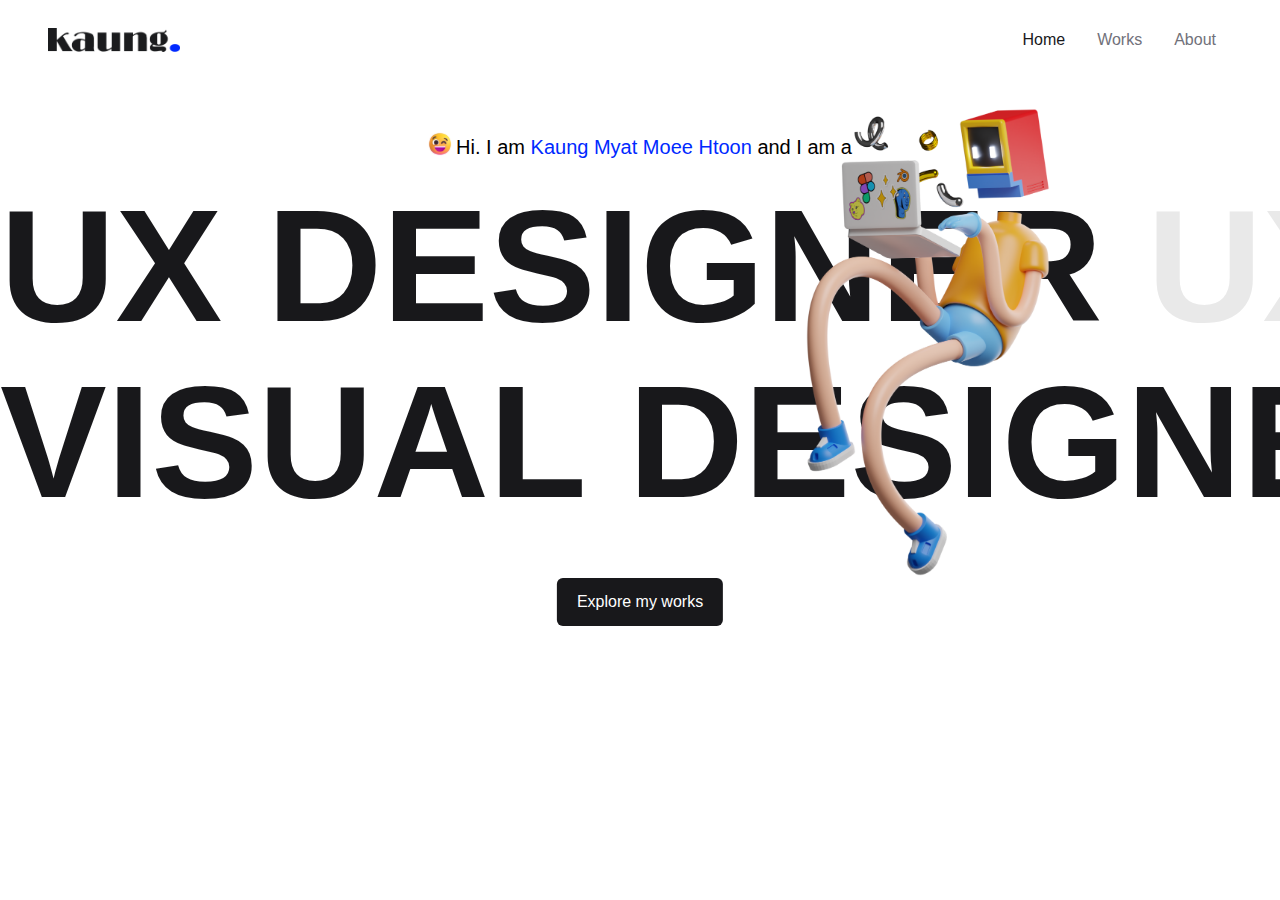
==== index.html @ 0b2bb35f "thumb test 3" ====
<html lang="en">
<head>
    <meta charset="UTF-8">
    <meta http-equiv="X-UA-Compatible" content="IE=edge">
    <meta name="viewport" content="width=device-width, initial-scale=1.0">
    <meta property='og:title' content='Kaung - UX Designer and Visual Designer'/>
<meta property='og:image' content='https://i.ibb.co/dMcpBDx/thumb.png'/>
<meta property='og:description' content='The enthusiastic, passionate and talented designer'/>
<meta property='og:url' content='kaung.me'/>
<meta property='og:image:width' content='1200' />
<meta property='og:image:height' content='627' />
<!-- TYPE BELOW IS PROBABLY: 'website' or 'article' or look on https://ogp.me/#types -->
<meta property="og:type" content='website'/>
    <title>Kaung - UX Designer and Visual Designer</title>
    <link rel="stylesheet" href="style.css">
    <link rel="icon" type="image/x-icon" href="./img/favicon.ico">
    <link rel="stylesheet" href="../tailwind.config.js">
    <link href="https://fonts.cdnfonts.com/css/sf-pro-display" rel="stylesheet">
    <style>
      body{
        font-family: 'SF Pro Display', sans-serif;
        position: absolute;
        margin: 0px;
        /* overflow: hidden; */
        top: 0px;
        bottom: 0px;
        width: 100%;
      }

      /* @media only screen and (max-width: 380px) {
      body {
        background-color: lightblue;
        }
      img{
        display: hidden;
        }
      } */

      /* .headline{
        position: relative;
        width: 100vw;
        max-width: 100%;
        overflow: hidden;
      }

      #marqux{
        position: absolute;
        white-space: nowrap;
        will-change: transform;
        animation: marqux 32s linear infinite;
        overflow-x: hidden;
      }

      @keyframes marqux {
        from { transform: translateX(-50%); }
        to { transform: translateX(0); }

      }

      #marqvd{
        position: absolute;
        white-space: nowrap;
        will-change: transform;
        animation: marqvd 32s linear infinite;
        overflow-x: hidden;
      }

      @keyframes marqvd {
        from { transform: translateX(0); }
        to { transform: translateX(-50%); }

      } */

    </style>
</head>
<body class="">
  <div class="relative h-fit">
    <div class="">
<!--Navbar-->
<nav class="px-2 bg-white border-zinc-200 ">
    <div class="container flex flex-wrap items-center justify-between mx-auto pt-3">
      <a href="./index.html" class="flex items-center ml-3 md:ml-10 lg:ml-10"><!--logo-->
          <img src="./img/Logo.png" class="h-4 mr-3 lg:h-6 md:h-6 sm:h-6" alt="" />
      </a>
      <button id="nav-btn" data-collapse-toggle="navbar-default" type="button" class="inline-flex items-center p-2 ml-3 text-sm text-zinc-500 rounded-lg md:hidden hover:bg-zinc-100 focus:outline-none focus:ring-2 focus:ring-zinc-200" aria-controls="navbar-dropdown" aria-expanded="false">
        <span class="sr-only">Open main menu</span>
        <svg class="w-6 h-6" aria-hidden="true" fill="currentColor" viewBox="0 0 20 20" xmlns="http://www.w3.org/2000/svg"><path fill-rule="evenodd" d="M3 5a1 1 0 011-1h12a1 1 0 110 2H4a1 1 0 01-1-1zM3 10a1 1 0 011-1h12a1 1 0 110 2H4a1 1 0 01-1-1zM3 15a1 1 0 011-1h12a1 1 0 110 2H4a1 1 0 01-1-1z" clip-rule="evenodd"></path></svg>
      </button>
      <div class="hidden w-full md:block md:w-auto lg:mr-10" id="navbar-default">
        <ul class="flex flex-col p-4 mt-4 border border-zinc-500 rounded-lg bg-zinc-50 md:flex-row md:space-x-8 md:mt-0 md:text-sm md:font-medium md:border-0 md:bg-white">
          <li>
            <a href="./index.html" class="text-base block py-2 pl-3 pr-4 text-white bg-blue-700 rounded md:bg-transparent md:text-zinc-900 md:p-0 " aria-current="page">Home</a>
          </li>
          <li>
            <a href="./work.html" class="text-base block py-2 pl-3 pr-4 text-zinc-500 hover:bg-zinc-100 md:hover:bg-transparent md:hover:text-blue-700 md:p-0 ">Works</a>
          </li>
          <li>
            <a href="./about.html" class="text-base block py-2 pl-3 pr-4 text-zinc-500 rounded hover:bg-zinc-100 md:hover:bg-transparent md:hover:text-blue-700 md:p-0 ">About</a>
          </li>
        </ul>
      </div>
    </div>
  </nav>
  

        <div class="group flex space-x-12 text-center text-base lg:text-xl mt-16 w-10/12 lg:w-full mx-auto">
          <div class="mx-auto space-x-7">
           <div class="space-x-0">
            <img class="absolute w-6" src="./img/Emoji3.svg" alt=""><!--emoji-->
            <img class="absolute w-6 group-hover:hidden" src="./img/Emoji1.svg" alt=""><!--emoji-->
           </div>
            <h4>Hi. I am <span class="text-[#0029FF]">Kaung Myat Moee Htoon</span> <br class="block lg:hidden"> and I am a</h4><!--Name-->
          </div>
        </div>
          <div class="w-full mt-0 lg:mt-1">
          <div class="chaimg relative z-10 top-10 lg:top-16 right-0 lg:absolute mx-auto lg:mr-56 w-32 sm:w-48 lg:w-64 block lg:block md:block animate-bounce lg:animate-none" ><!--Character Image-->
            <img src="./img/Chatacter.png" alt="" class="">
          </div>
          <div class="flex flex-col space-y-10 lg:space-y-44 -mt-10 lg:-mt-5 headline"><!--2 headline-->
          <div class="absolute overflow-x-hidden w-full"><!--UX DESIGNER header-->
            <div class=" animate-none lg:animate-marqux whitespace-nowrap will-change-transform" id="marqux">
                <h1 class="text-5xl text-center lg:text-9xl font-black lg:font-bold text-zinc-900">
                    <span>UX DESIGNER</span>
                    
                    <span class="text-[#e9e9e9] text-stroke-0 text-stroke-zinc-900 paint-sfm-paintOrder hidden lg:inline-block">UX DESIGNER</span>
                    <span class="hidden lg:inline-block">UX DESIGNER</span>
                    <span class="text-[#e9e9e9] text-stroke-0 text-stroke-zinc-900 paint-sfm-paintOrder hidden lg:inline-block">UX DESIGNER</span>
            
                </h1>
            </div> 
          </div>
          <div class="absolute overflow-x-hidden w-full"><!--VISUAL DESIGNER header-->
            <div class="animate-none lg:animate-marqvd whitespace-nowrap will-change-transform" id="marqvd">
                 <h1 class="text-5xl text-center lg:text-9xl font-black lg:font-bold text-zinc-900">
                     <span>VISUAL DESIGNER</span>
                     <span class="text-[#e9e9e9] text-stroke-0 text-stroke-zinc-900 paint-sfm-paintOrder hidden lg:inline-block">VISUAL DESIGNER</span>
                     <span class="hidden lg:inline-block">VISUAL DESIGNER</span>
                     <span class="text-[#e9e9e9] text-stroke-0 text-stroke-zinc-900 paint-sfm-paintOrder hidden lg:inline-block">VISUAL DESIGNER</span>
                 </h1>
            </div> 
          </div>
        </div>
        </div>
    </div>
    <div class=""> 
         <div class=" absolute mt-32 lg:mt-[27rem] left-1/2 -translate-x-1/2">
          <a href="./work.html">
            <div class=" mx-auto w-full text-white bg-zinc-900 hover:bg-zinc-900 focus:outline-none focus:ring-4 focus:ring-zinc-300 font-normal rounded-md text-base px-5 py-3 ">
                Explore my works
            </div>
          </a>
         </div>
    </div>
  </div>

  <script>
    const button = document.querySelector('#nav-btn'); // Hamburger Icon
    const menu = document.querySelector('#navbar-default'); // Menu

    button.addEventListener('click', () => {
    menu.classList.toggle('hidden');
    });
  </script>

</body>
</html>
---- style.css ----
/*
! tailwindcss v3.2.4 | MIT License | https://tailwindcss.com
*/

/*
1. Prevent padding and border from affecting element width. (https://github.com/mozdevs/cssremedy/issues/4)
2. Allow adding a border to an element by just adding a border-width. (https://github.com/tailwindcss/tailwindcss/pull/116)
*/

*,
::before,
::after {
  box-sizing: border-box;
  /* 1 */
  border-width: 0;
  /* 2 */
  border-style: solid;
  /* 2 */
  border-color: #e5e7eb;
  /* 2 */
}

::before,
::after {
  --tw-content: '';
}

/*
1. Use a consistent sensible line-height in all browsers.
2. Prevent adjustments of font size after orientation changes in iOS.
3. Use a more readable tab size.
4. Use the user's configured `sans` font-family by default.
5. Use the user's configured `sans` font-feature-settings by default.
*/

html {
  line-height: 1.5;
  /* 1 */
  -webkit-text-size-adjust: 100%;
  /* 2 */
  -moz-tab-size: 4;
  /* 3 */
  -o-tab-size: 4;
     tab-size: 4;
  /* 3 */
  font-family: ui-sans-serif, system-ui, -apple-system, BlinkMacSystemFont, "Segoe UI", Roboto, "Helvetica Neue", Arial, "Noto Sans", sans-serif, "Apple Color Emoji", "Segoe UI Emoji", "Segoe UI Symbol", "Noto Color Emoji";
  /* 4 */
  font-feature-settings: normal;
  /* 5 */
}

/*
1. Remove the margin in all browsers.
2. Inherit line-height from `html` so users can set them as a class directly on the `html` element.
*/

body {
  margin: 0;
  /* 1 */
  line-height: inherit;
  /* 2 */
}

/*
1. Add the correct height in Firefox.
2. Correct the inheritance of border color in Firefox. (https://bugzilla.mozilla.org/show_bug.cgi?id=190655)
3. Ensure horizontal rules are visible by default.
*/

hr {
  height: 0;
  /* 1 */
  color: inherit;
  /* 2 */
  border-top-width: 1px;
  /* 3 */
}

/*
Add the correct text decoration in Chrome, Edge, and Safari.
*/

abbr:where([title]) {
  -webkit-text-decoration: underline dotted;
          text-decoration: underline dotted;
}

/*
Remove the default font size and weight for headings.
*/

h1,
h2,
h3,
h4,
h5,
h6 {
  font-size: inherit;
  font-weight: inherit;
}

/*
Reset links to optimize for opt-in styling instead of opt-out.
*/

a {
  color: inherit;
  text-decoration: inherit;
}

/*
Add the correct font weight in Edge and Safari.
*/

b,
strong {
  font-weight: bolder;
}

/*
1. Use the user's configured `mono` font family by default.
2. Correct the odd `em` font sizing in all browsers.
*/

code,
kbd,
samp,
pre {
  font-family: ui-monospace, SFMono-Regular, Menlo, Monaco, Consolas, "Liberation Mono", "Courier New", monospace;
  /* 1 */
  font-size: 1em;
  /* 2 */
}

/*
Add the correct font size in all browsers.
*/

small {
  font-size: 80%;
}

/*
Prevent `sub` and `sup` elements from affecting the line height in all browsers.
*/

sub,
sup {
  font-size: 75%;
  line-height: 0;
  position: relative;
  vertical-align: baseline;
}

sub {
  bottom: -0.25em;
}

sup {
  top: -0.5em;
}

/*
1. Remove text indentation from table contents in Chrome and Safari. (https://bugs.chromium.org/p/chromium/issues/detail?id=999088, https://bugs.webkit.org/show_bug.cgi?id=201297)
2. Correct table border color inheritance in all Chrome and Safari. (https://bugs.chromium.org/p/chromium/issues/detail?id=935729, https://bugs.webkit.org/show_bug.cgi?id=195016)
3. Remove gaps between table borders by default.
*/

table {
  text-indent: 0;
  /* 1 */
  border-color: inherit;
  /* 2 */
  border-collapse: collapse;
  /* 3 */
}

/*
1. Change the font styles in all browsers.
2. Remove the margin in Firefox and Safari.
3. Remove default padding in all browsers.
*/

button,
input,
optgroup,
select,
textarea {
  font-family: inherit;
  /* 1 */
  font-size: 100%;
  /* 1 */
  font-weight: inherit;
  /* 1 */
  line-height: inherit;
  /* 1 */
  color: inherit;
  /* 1 */
  margin: 0;
  /* 2 */
  padding: 0;
  /* 3 */
}

/*
Remove the inheritance of text transform in Edge and Firefox.
*/

button,
select {
  text-transform: none;
}

/*
1. Correct the inability to style clickable types in iOS and Safari.
2. Remove default button styles.
*/

button,
[type='button'],
[type='reset'],
[type='submit'] {
  -webkit-appearance: button;
  /* 1 */
  background-color: transparent;
  /* 2 */
  background-image: none;
  /* 2 */
}

/*
Use the modern Firefox focus style for all focusable elements.
*/

:-moz-focusring {
  outline: auto;
}

/*
Remove the additional `:invalid` styles in Firefox. (https://github.com/mozilla/gecko-dev/blob/2f9eacd9d3d995c937b4251a5557d95d494c9be1/layout/style/res/forms.css#L728-L737)
*/

:-moz-ui-invalid {
  box-shadow: none;
}

/*
Add the correct vertical alignment in Chrome and Firefox.
*/

progress {
  vertical-align: baseline;
}

/*
Correct the cursor style of increment and decrement buttons in Safari.
*/

::-webkit-inner-spin-button,
::-webkit-outer-spin-button {
  height: auto;
}

/*
1. Correct the odd appearance in Chrome and Safari.
2. Correct the outline style in Safari.
*/

[type='search'] {
  -webkit-appearance: textfield;
  /* 1 */
  outline-offset: -2px;
  /* 2 */
}

/*
Remove the inner padding in Chrome and Safari on macOS.
*/

::-webkit-search-decoration {
  -webkit-appearance: none;
}

/*
1. Correct the inability to style clickable types in iOS and Safari.
2. Change font properties to `inherit` in Safari.
*/

::-webkit-file-upload-button {
  -webkit-appearance: button;
  /* 1 */
  font: inherit;
  /* 2 */
}

/*
Add the correct display in Chrome and Safari.
*/

summary {
  display: list-item;
}

/*
Removes the default spacing and border for appropriate elements.
*/

blockquote,
dl,
dd,
h1,
h2,
h3,
h4,
h5,
h6,
hr,
figure,
p,
pre {
  margin: 0;
}

fieldset {
  margin: 0;
  padding: 0;
}

legend {
  padding: 0;
}

ol,
ul,
menu {
  list-style: none;
  margin: 0;
  padding: 0;
}

/*
Prevent resizing textareas horizontally by default.
*/

textarea {
  resize: vertical;
}

/*
1. Reset the default placeholder opacity in Firefox. (https://github.com/tailwindlabs/tailwindcss/issues/3300)
2. Set the default placeholder color to the user's configured gray 400 color.
*/

input::-moz-placeholder, textarea::-moz-placeholder {
  opacity: 1;
  /* 1 */
  color: #9ca3af;
  /* 2 */
}

input::placeholder,
textarea::placeholder {
  opacity: 1;
  /* 1 */
  color: #9ca3af;
  /* 2 */
}

/*
Set the default cursor for buttons.
*/

button,
[role="button"] {
  cursor: pointer;
}

/*
Make sure disabled buttons don't get the pointer cursor.
*/

:disabled {
  cursor: default;
}

/*
1. Make replaced elements `display: block` by default. (https://github.com/mozdevs/cssremedy/issues/14)
2. Add `vertical-align: middle` to align replaced elements more sensibly by default. (https://github.com/jensimmons/cssremedy/issues/14#issuecomment-634934210)
   This can trigger a poorly considered lint error in some tools but is included by design.
*/

img,
svg,
video,
canvas,
audio,
iframe,
embed,
object {
  display: block;
  /* 1 */
  vertical-align: middle;
  /* 2 */
}

/*
Constrain images and videos to the parent width and preserve their intrinsic aspect ratio. (https://github.com/mozdevs/cssremedy/issues/14)
*/

img,
video {
  max-width: 100%;
  height: auto;
}

/* Make elements with the HTML hidden attribute stay hidden by default */

[hidden] {
  display: none;
}

*, ::before, ::after {
  --tw-border-spacing-x: 0;
  --tw-border-spacing-y: 0;
  --tw-translate-x: 0;
  --tw-translate-y: 0;
  --tw-rotate: 0;
  --tw-skew-x: 0;
  --tw-skew-y: 0;
  --tw-scale-x: 1;
  --tw-scale-y: 1;
  --tw-pan-x:  ;
  --tw-pan-y:  ;
  --tw-pinch-zoom:  ;
  --tw-scroll-snap-strictness: proximity;
  --tw-ordinal:  ;
  --tw-slashed-zero:  ;
  --tw-numeric-figure:  ;
  --tw-numeric-spacing:  ;
  --tw-numeric-fraction:  ;
  --tw-ring-inset:  ;
  --tw-ring-offset-width: 0px;
  --tw-ring-offset-color: #fff;
  --tw-ring-color: rgb(59 130 246 / 0.5);
  --tw-ring-offset-shadow: 0 0 #0000;
  --tw-ring-shadow: 0 0 #0000;
  --tw-shadow: 0 0 #0000;
  --tw-shadow-colored: 0 0 #0000;
  --tw-blur:  ;
  --tw-brightness:  ;
  --tw-contrast:  ;
  --tw-grayscale:  ;
  --tw-hue-rotate:  ;
  --tw-invert:  ;
  --tw-saturate:  ;
  --tw-sepia:  ;
  --tw-drop-shadow:  ;
  --tw-backdrop-blur:  ;
  --tw-backdrop-brightness:  ;
  --tw-backdrop-contrast:  ;
  --tw-backdrop-grayscale:  ;
  --tw-backdrop-hue-rotate:  ;
  --tw-backdrop-invert:  ;
  --tw-backdrop-opacity:  ;
  --tw-backdrop-saturate:  ;
  --tw-backdrop-sepia:  ;
}

::backdrop {
  --tw-border-spacing-x: 0;
  --tw-border-spacing-y: 0;
  --tw-translate-x: 0;
  --tw-translate-y: 0;
  --tw-rotate: 0;
  --tw-skew-x: 0;
  --tw-skew-y: 0;
  --tw-scale-x: 1;
  --tw-scale-y: 1;
  --tw-pan-x:  ;
  --tw-pan-y:  ;
  --tw-pinch-zoom:  ;
  --tw-scroll-snap-strictness: proximity;
  --tw-ordinal:  ;
  --tw-slashed-zero:  ;
  --tw-numeric-figure:  ;
  --tw-numeric-spacing:  ;
  --tw-numeric-fraction:  ;
  --tw-ring-inset:  ;
  --tw-ring-offset-width: 0px;
  --tw-ring-offset-color: #fff;
  --tw-ring-color: rgb(59 130 246 / 0.5);
  --tw-ring-offset-shadow: 0 0 #0000;
  --tw-ring-shadow: 0 0 #0000;
  --tw-shadow: 0 0 #0000;
  --tw-shadow-colored: 0 0 #0000;
  --tw-blur:  ;
  --tw-brightness:  ;
  --tw-contrast:  ;
  --tw-grayscale:  ;
  --tw-hue-rotate:  ;
  --tw-invert:  ;
  --tw-saturate:  ;
  --tw-sepia:  ;
  --tw-drop-shadow:  ;
  --tw-backdrop-blur:  ;
  --tw-backdrop-brightness:  ;
  --tw-backdrop-contrast:  ;
  --tw-backdrop-grayscale:  ;
  --tw-backdrop-hue-rotate:  ;
  --tw-backdrop-invert:  ;
  --tw-backdrop-opacity:  ;
  --tw-backdrop-saturate:  ;
  --tw-backdrop-sepia:  ;
}

.container {
  width: 100%;
}

@media (min-width: 280px) {
  .container {
    max-width: 280px;
  }
}

@media (min-width: 380px) {
  .container {
    max-width: 380px;
  }
}

@media (min-width: 712px) {
  .container {
    max-width: 712px;
  }
}

@media (min-width: 1024px) {
  .container {
    max-width: 1024px;
  }
}

@media (min-width: 1280px) {
  .container {
    max-width: 1280px;
  }
}

@media (min-width: 1536px) {
  .container {
    max-width: 1536px;
  }
}

.sr-only {
  position: absolute;
  width: 1px;
  height: 1px;
  padding: 0;
  margin: -1px;
  overflow: hidden;
  clip: rect(0, 0, 0, 0);
  white-space: nowrap;
  border-width: 0;
}

.absolute {
  position: absolute;
}

.relative {
  position: relative;
}

.top-44 {
  top: 11rem;
}

.-left-12 {
  left: -3rem;
}

.top-28 {
  top: 7rem;
}

.top-10 {
  top: 2.5rem;
}

.right-0 {
  right: 0px;
}

.left-1\/2 {
  left: 50%;
}

.top-1\/2 {
  top: 50%;
}

.top-64 {
  top: 16rem;
}

.-left-14 {
  left: -3.5rem;
}

.z-10 {
  z-index: 10;
}

.col-span-2 {
  grid-column: span 2 / span 2;
}

.row-span-2 {
  grid-row: span 2 / span 2;
}

.row-span-3 {
  grid-row: span 3 / span 3;
}

.row-span-4 {
  grid-row: span 4 / span 4;
}

.mx-auto {
  margin-left: auto;
  margin-right: auto;
}

.my-auto {
  margin-top: auto;
  margin-bottom: auto;
}

.ml-3 {
  margin-left: 0.75rem;
}

.mr-3 {
  margin-right: 0.75rem;
}

.mt-4 {
  margin-top: 1rem;
}

.mt-12 {
  margin-top: 3rem;
}

.mt-10 {
  margin-top: 2.5rem;
}

.mt-24 {
  margin-top: 6rem;
}

.mt-32 {
  margin-top: 8rem;
}

.mt-16 {
  margin-top: 4rem;
}

.mt-0 {
  margin-top: 0px;
}

.-mt-10 {
  margin-top: -2.5rem;
}

.mt-40 {
  margin-top: 10rem;
}

.mt-2 {
  margin-top: 0.5rem;
}

.mt-48 {
  margin-top: 12rem;
}

.mt-28 {
  margin-top: 7rem;
}

.block {
  display: block;
}

.inline-block {
  display: inline-block;
}

.flex {
  display: flex;
}

.inline-flex {
  display: inline-flex;
}

.grid {
  display: grid;
}

.hidden {
  display: none;
}

.h-fit {
  height: -moz-fit-content;
  height: fit-content;
}

.h-4 {
  height: 1rem;
}

.h-6 {
  height: 1.5rem;
}

.h-full {
  height: 100%;
}

.h-20 {
  height: 5rem;
}

.h-32 {
  height: 8rem;
}

.h-10 {
  height: 2.5rem;
}

.w-6 {
  width: 1.5rem;
}

.w-full {
  width: 100%;
}

.w-10\/12 {
  width: 83.333333%;
}

.w-\[80\%\] {
  width: 80%;
}

.w-72 {
  width: 18rem;
}

.w-40 {
  width: 10rem;
}

.w-32 {
  width: 8rem;
}

.w-44 {
  width: 11rem;
}

.w-\[4\.5rem\] {
  width: 4.5rem;
}

.max-w-3xl {
  max-width: 48rem;
}

.-translate-x-1\/2 {
  --tw-translate-x: -50%;
  transform: translate(var(--tw-translate-x), var(--tw-translate-y)) rotate(var(--tw-rotate)) skewX(var(--tw-skew-x)) skewY(var(--tw-skew-y)) scaleX(var(--tw-scale-x)) scaleY(var(--tw-scale-y));
}

.-translate-y-1\/2 {
  --tw-translate-y: -50%;
  transform: translate(var(--tw-translate-x), var(--tw-translate-y)) rotate(var(--tw-rotate)) skewX(var(--tw-skew-x)) skewY(var(--tw-skew-y)) scaleX(var(--tw-scale-x)) scaleY(var(--tw-scale-y));
}

.transform {
  transform: translate(var(--tw-translate-x), var(--tw-translate-y)) rotate(var(--tw-rotate)) skewX(var(--tw-skew-x)) skewY(var(--tw-skew-y)) scaleX(var(--tw-scale-x)) scaleY(var(--tw-scale-y));
}

@keyframes bounce {
  0%, 100% {
    transform: translateY(-25%);
    animation-timing-function: cubic-bezier(0.8,0,1,1);
  }

  50% {
    transform: none;
    animation-timing-function: cubic-bezier(0,0,0.2,1);
  }
}

.animate-bounce {
  animation: bounce 1s infinite;
}

.animate-none {
  animation: none;
}

.grid-flow-col {
  grid-auto-flow: column;
}

.grid-cols-2 {
  grid-template-columns: repeat(2, minmax(0, 1fr));
}

.grid-rows-4 {
  grid-template-rows: repeat(4, minmax(0, 1fr));
}

.grid-rows-5 {
  grid-template-rows: repeat(5, minmax(0, 1fr));
}

.flex-col {
  flex-direction: column;
}

.flex-wrap {
  flex-wrap: wrap;
}

.content-center {
  align-content: center;
}

.items-center {
  align-items: center;
}

.justify-between {
  justify-content: space-between;
}

.gap-8 {
  gap: 2rem;
}

.gap-14 {
  gap: 3.5rem;
}

.gap-3 {
  gap: 0.75rem;
}

.gap-4 {
  gap: 1rem;
}

.gap-6 {
  gap: 1.5rem;
}

.space-y-4 > :not([hidden]) ~ :not([hidden]) {
  --tw-space-y-reverse: 0;
  margin-top: calc(1rem * calc(1 - var(--tw-space-y-reverse)));
  margin-bottom: calc(1rem * var(--tw-space-y-reverse));
}

.space-y-3 > :not([hidden]) ~ :not([hidden]) {
  --tw-space-y-reverse: 0;
  margin-top: calc(0.75rem * calc(1 - var(--tw-space-y-reverse)));
  margin-bottom: calc(0.75rem * var(--tw-space-y-reverse));
}

.space-x-12 > :not([hidden]) ~ :not([hidden]) {
  --tw-space-x-reverse: 0;
  margin-right: calc(3rem * var(--tw-space-x-reverse));
  margin-left: calc(3rem * calc(1 - var(--tw-space-x-reverse)));
}

.space-x-7 > :not([hidden]) ~ :not([hidden]) {
  --tw-space-x-reverse: 0;
  margin-right: calc(1.75rem * var(--tw-space-x-reverse));
  margin-left: calc(1.75rem * calc(1 - var(--tw-space-x-reverse)));
}

.space-x-0 > :not([hidden]) ~ :not([hidden]) {
  --tw-space-x-reverse: 0;
  margin-right: calc(0px * var(--tw-space-x-reverse));
  margin-left: calc(0px * calc(1 - var(--tw-space-x-reverse)));
}

.space-y-10 > :not([hidden]) ~ :not([hidden]) {
  --tw-space-y-reverse: 0;
  margin-top: calc(2.5rem * calc(1 - var(--tw-space-y-reverse)));
  margin-bottom: calc(2.5rem * var(--tw-space-y-reverse));
}

.space-y-7 > :not([hidden]) ~ :not([hidden]) {
  --tw-space-y-reverse: 0;
  margin-top: calc(1.75rem * calc(1 - var(--tw-space-y-reverse)));
  margin-bottom: calc(1.75rem * var(--tw-space-y-reverse));
}

.place-self-center {
  place-self: center;
}

.overflow-hidden {
  overflow: hidden;
}

.overflow-x-hidden {
  overflow-x: hidden;
}

.whitespace-nowrap {
  white-space: nowrap;
}

.rounded-lg {
  border-radius: 0.5rem;
}

.rounded {
  border-radius: 0.25rem;
}

.rounded-md {
  border-radius: 0.375rem;
}

.border {
  border-width: 1px;
}

.border-zinc-200 {
  --tw-border-opacity: 1;
  border-color: rgb(228 228 231 / var(--tw-border-opacity));
}

.border-zinc-500 {
  --tw-border-opacity: 1;
  border-color: rgb(113 113 122 / var(--tw-border-opacity));
}

.bg-white {
  --tw-bg-opacity: 1;
  background-color: rgb(255 255 255 / var(--tw-bg-opacity));
}

.bg-zinc-50 {
  --tw-bg-opacity: 1;
  background-color: rgb(250 250 250 / var(--tw-bg-opacity));
}

.bg-blue-700 {
  --tw-bg-opacity: 1;
  background-color: rgb(29 78 216 / var(--tw-bg-opacity));
}

.bg-zinc-900 {
  --tw-bg-opacity: 1;
  background-color: rgb(24 24 27 / var(--tw-bg-opacity));
}

.bg-\[\#F4F4F4\] {
  --tw-bg-opacity: 1;
  background-color: rgb(244 244 244 / var(--tw-bg-opacity));
}

.p-2 {
  padding: 0.5rem;
}

.p-4 {
  padding: 1rem;
}

.px-2 {
  padding-left: 0.5rem;
  padding-right: 0.5rem;
}

.py-2 {
  padding-top: 0.5rem;
  padding-bottom: 0.5rem;
}

.px-5 {
  padding-left: 1.25rem;
  padding-right: 1.25rem;
}

.py-3 {
  padding-top: 0.75rem;
  padding-bottom: 0.75rem;
}

.pt-3 {
  padding-top: 0.75rem;
}

.pl-3 {
  padding-left: 0.75rem;
}

.pr-4 {
  padding-right: 1rem;
}

.pb-5 {
  padding-bottom: 1.25rem;
}

.text-center {
  text-align: center;
}

.text-sm {
  font-size: 0.8rem;
}

.text-base {
  font-size: 1rem;
}

.text-2xl {
  font-size: 1.563rem;
}

.text-\[1\.15rem\] {
  font-size: 1.15rem;
}

.text-5xl {
  font-size: 2.5rem;
}

.text-3xl {
  font-size: 1.953rem;
}

.font-bold {
  font-weight: 700;
}

.font-medium {
  font-weight: 500;
}

.font-black {
  font-weight: 900;
}

.font-normal {
  font-weight: 400;
}

.leading-7 {
  line-height: 1.75rem;
}

.leading-\[2rem\] {
  line-height: 2rem;
}

.text-zinc-900 {
  --tw-text-opacity: 1;
  color: rgb(24 24 27 / var(--tw-text-opacity));
}

.text-zinc-500 {
  --tw-text-opacity: 1;
  color: rgb(113 113 122 / var(--tw-text-opacity));
}

.text-white {
  --tw-text-opacity: 1;
  color: rgb(255 255 255 / var(--tw-text-opacity));
}

.text-\[\#0029FF\] {
  --tw-text-opacity: 1;
  color: rgb(0 41 255 / var(--tw-text-opacity));
}

.text-\[\#e9e9e9\] {
  --tw-text-opacity: 1;
  color: rgb(233 233 233 / var(--tw-text-opacity));
}

.grayscale-0 {
  --tw-grayscale: grayscale(0);
  filter: var(--tw-blur) var(--tw-brightness) var(--tw-contrast) var(--tw-grayscale) var(--tw-hue-rotate) var(--tw-invert) var(--tw-saturate) var(--tw-sepia) var(--tw-drop-shadow);
}

.transition-all {
  transition-property: all;
  transition-timing-function: cubic-bezier(0.4, 0, 0.2, 1);
  transition-duration: 150ms;
}

.will-change-transform {
  will-change: transform;
}

.text-stroke-zinc-900 {
  -webkit-text-stroke-color: #18181b;
}

.text-stroke-0 {
  -webkit-text-stroke-width: 0;
}

.paint-sfm-paintOrder {
  paint-order: stroke fill markers;
}

.before\:absolute::before {
  content: var(--tw-content);
  position: absolute;
}

.before\:-inset-1::before {
  content: var(--tw-content);
  top: -0.25rem;
  right: -0.25rem;
  bottom: -0.25rem;
  left: -0.25rem;
}

.before\:block::before {
  content: var(--tw-content);
  display: block;
}

.before\:skew-y-3::before {
  content: var(--tw-content);
  --tw-skew-y: 3deg;
  transform: translate(var(--tw-translate-x), var(--tw-translate-y)) rotate(var(--tw-rotate)) skewX(var(--tw-skew-x)) skewY(var(--tw-skew-y)) scaleX(var(--tw-scale-x)) scaleY(var(--tw-scale-y));
}

.before\:bg-\[\#0029FF\]::before {
  content: var(--tw-content);
  --tw-bg-opacity: 1;
  background-color: rgb(0 41 255 / var(--tw-bg-opacity));
}

.hover\:scale-110:hover {
  --tw-scale-x: 1.1;
  --tw-scale-y: 1.1;
  transform: translate(var(--tw-translate-x), var(--tw-translate-y)) rotate(var(--tw-rotate)) skewX(var(--tw-skew-x)) skewY(var(--tw-skew-y)) scaleX(var(--tw-scale-x)) scaleY(var(--tw-scale-y));
}

.hover\:bg-zinc-100:hover {
  --tw-bg-opacity: 1;
  background-color: rgb(244 244 245 / var(--tw-bg-opacity));
}

.hover\:bg-zinc-900:hover {
  --tw-bg-opacity: 1;
  background-color: rgb(24 24 27 / var(--tw-bg-opacity));
}

.hover\:grayscale-0:hover {
  --tw-grayscale: grayscale(0);
  filter: var(--tw-blur) var(--tw-brightness) var(--tw-contrast) var(--tw-grayscale) var(--tw-hue-rotate) var(--tw-invert) var(--tw-saturate) var(--tw-sepia) var(--tw-drop-shadow);
}

.focus\:outline-none:focus {
  outline: 2px solid transparent;
  outline-offset: 2px;
}

.focus\:ring-2:focus {
  --tw-ring-offset-shadow: var(--tw-ring-inset) 0 0 0 var(--tw-ring-offset-width) var(--tw-ring-offset-color);
  --tw-ring-shadow: var(--tw-ring-inset) 0 0 0 calc(2px + var(--tw-ring-offset-width)) var(--tw-ring-color);
  box-shadow: var(--tw-ring-offset-shadow), var(--tw-ring-shadow), var(--tw-shadow, 0 0 #0000);
}

.focus\:ring-4:focus {
  --tw-ring-offset-shadow: var(--tw-ring-inset) 0 0 0 var(--tw-ring-offset-width) var(--tw-ring-offset-color);
  --tw-ring-shadow: var(--tw-ring-inset) 0 0 0 calc(4px + var(--tw-ring-offset-width)) var(--tw-ring-color);
  box-shadow: var(--tw-ring-offset-shadow), var(--tw-ring-shadow), var(--tw-shadow, 0 0 #0000);
}

.focus\:ring-zinc-200:focus {
  --tw-ring-opacity: 1;
  --tw-ring-color: rgb(228 228 231 / var(--tw-ring-opacity));
}

.focus\:ring-zinc-300:focus {
  --tw-ring-opacity: 1;
  --tw-ring-color: rgb(212 212 216 / var(--tw-ring-opacity));
}

.group:hover .group-hover\:hidden {
  display: none;
}

@media (min-width: 380px) {
  .sm\:h-6 {
    height: 1.5rem;
  }

  .sm\:w-48 {
    width: 12rem;
  }
}

@media (min-width: 712px) {
  .md\:top-24 {
    top: 6rem;
  }

  .md\:ml-10 {
    margin-left: 2.5rem;
  }

  .md\:mt-0 {
    margin-top: 0px;
  }

  .md\:mt-32 {
    margin-top: 8rem;
  }

  .md\:block {
    display: block;
  }

  .md\:grid {
    display: grid;
  }

  .md\:hidden {
    display: none;
  }

  .md\:h-6 {
    height: 1.5rem;
  }

  .md\:w-auto {
    width: auto;
  }

  .md\:w-32 {
    width: 8rem;
  }

  .md\:w-1\/2 {
    width: 50%;
  }

  .md\:grid-flow-col {
    grid-auto-flow: column;
  }

  .md\:flex-row {
    flex-direction: row;
  }

  .md\:space-x-8 > :not([hidden]) ~ :not([hidden]) {
    --tw-space-x-reverse: 0;
    margin-right: calc(2rem * var(--tw-space-x-reverse));
    margin-left: calc(2rem * calc(1 - var(--tw-space-x-reverse)));
  }

  .md\:border-0 {
    border-width: 0;
  }

  .md\:bg-white {
    --tw-bg-opacity: 1;
    background-color: rgb(255 255 255 / var(--tw-bg-opacity));
  }

  .md\:bg-transparent {
    background-color: transparent;
  }

  .md\:p-0 {
    padding: 0px;
  }

  .md\:text-sm {
    font-size: 0.8rem;
  }

  .md\:font-medium {
    font-weight: 500;
  }

  .md\:text-zinc-900 {
    --tw-text-opacity: 1;
    color: rgb(24 24 27 / var(--tw-text-opacity));
  }

  .md\:text-white {
    --tw-text-opacity: 1;
    color: rgb(255 255 255 / var(--tw-text-opacity));
  }

  .md\:hover\:bg-transparent:hover {
    background-color: transparent;
  }

  .md\:hover\:text-blue-700:hover {
    --tw-text-opacity: 1;
    color: rgb(29 78 216 / var(--tw-text-opacity));
  }

  @media (min-width: 1024px) {
    .md\:lg\:grayscale {
      --tw-grayscale: grayscale(100%);
      filter: var(--tw-blur) var(--tw-brightness) var(--tw-contrast) var(--tw-grayscale) var(--tw-hue-rotate) var(--tw-invert) var(--tw-saturate) var(--tw-sepia) var(--tw-drop-shadow);
    }
  }
}

@media (min-width: 1024px) {
  .lg\:absolute {
    position: absolute;
  }

  .lg\:top-48 {
    top: 12rem;
  }

  .lg\:-left-10 {
    left: -2.5rem;
  }

  .lg\:top-16 {
    top: 4rem;
  }

  .lg\:top-44 {
    top: 11rem;
  }

  .lg\:ml-10 {
    margin-left: 2.5rem;
  }

  .lg\:mr-10 {
    margin-right: 2.5rem;
  }

  .lg\:mt-10 {
    margin-top: 2.5rem;
  }

  .lg\:mt-28 {
    margin-top: 7rem;
  }

  .lg\:mt-1 {
    margin-top: 0.25rem;
  }

  .lg\:mr-56 {
    margin-right: 14rem;
  }

  .lg\:-mt-5 {
    margin-top: -1.25rem;
  }

  .lg\:mt-\[27rem\] {
    margin-top: 27rem;
  }

  .lg\:block {
    display: block;
  }

  .lg\:inline-block {
    display: inline-block;
  }

  .lg\:grid {
    display: grid;
  }

  .lg\:hidden {
    display: none;
  }

  .lg\:h-6 {
    height: 1.5rem;
  }

  .lg\:h-\[60rem\] {
    height: 60rem;
  }

  .lg\:h-10 {
    height: 2.5rem;
  }

  .lg\:h-80 {
    height: 20rem;
  }

  .lg\:h-full {
    height: 100%;
  }

  .lg\:w-full {
    width: 100%;
  }

  .lg\:w-1\/2 {
    width: 50%;
  }

  .lg\:w-64 {
    width: 16rem;
  }

  .lg\:animate-none {
    animation: none;
  }

  @keyframes marqux {
    0% {
      transform: translateX(-50%);
    }

    50% {
      transform: translateX(0%);
    }
  }

  .lg\:animate-marqux {
    animation: marqux 90s linear infinite;
  }

  @keyframes marqvd {
    0% {
      transform: translateX(0%);
    }

    50% {
      transform: translateX(-50%);
    }
  }

  .lg\:animate-marqvd {
    animation: marqvd 90s linear infinite;
  }

  .lg\:flex-row {
    flex-direction: row;
  }

  .lg\:space-y-44 > :not([hidden]) ~ :not([hidden]) {
    --tw-space-y-reverse: 0;
    margin-top: calc(11rem * calc(1 - var(--tw-space-y-reverse)));
    margin-bottom: calc(11rem * var(--tw-space-y-reverse));
  }

  .lg\:text-xl {
    font-size: 1.25rem;
  }

  .lg\:text-5xl {
    font-size: 2.5rem;
  }

  .lg\:text-9xl {
    font-size: 10rem;
  }

  .lg\:text-6xl {
    font-size: 4rem;
  }

  .lg\:font-bold {
    font-weight: 700;
  }

  .lg\:leading-\[5rem\] {
    line-height: 5rem;
  }
}
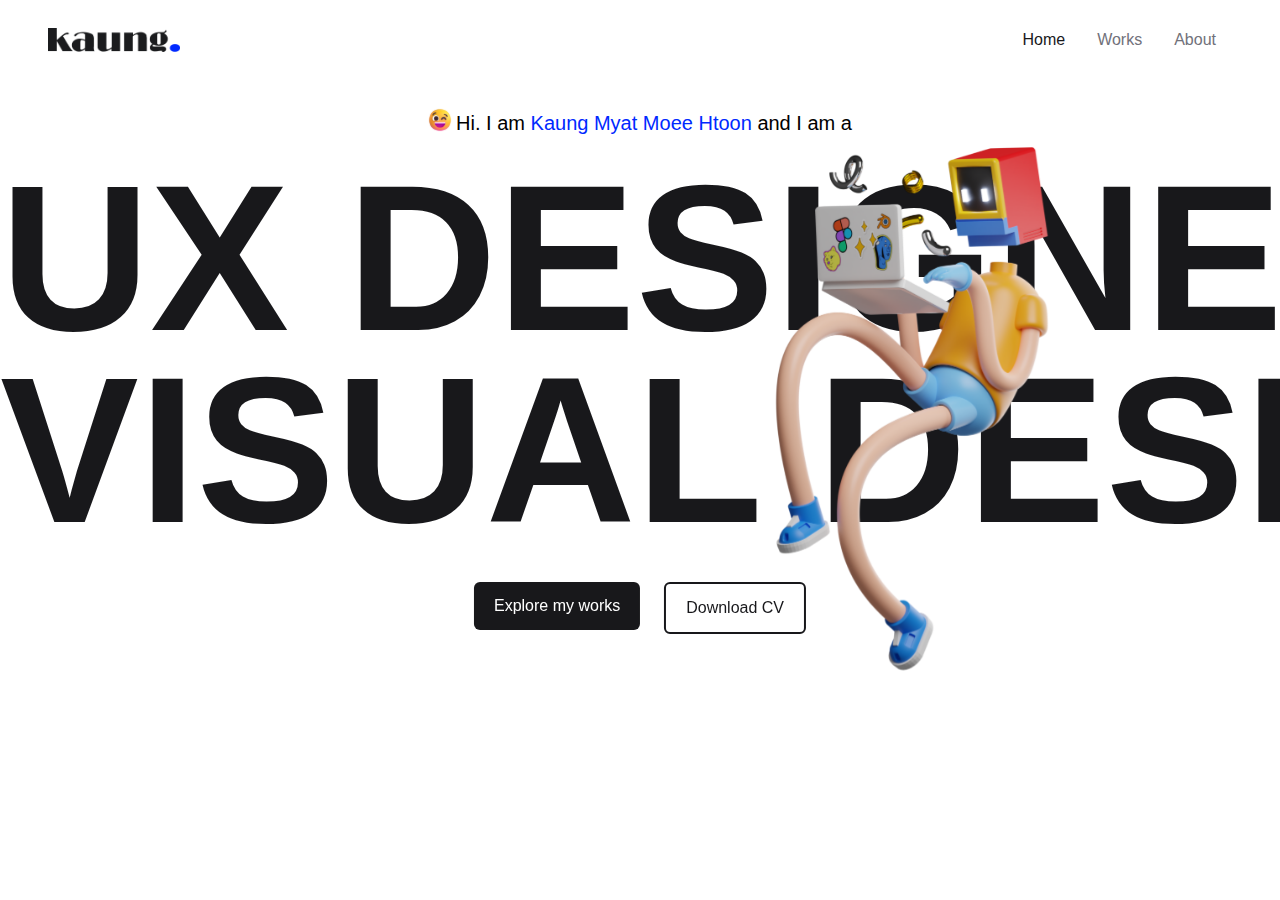
==== commit 23ba2325: "reroute" ====
--- a/index.html
+++ b/index.html
@@ -3,16 +3,22 @@
     <meta charset="UTF-8">
     <meta http-equiv="X-UA-Compatible" content="IE=edge">
     <meta name="viewport" content="width=device-width, initial-scale=1.0">
-    <meta property='og:title' content='Kaung - UX Designer and Visual Designer'/>
-<meta property='og:image' content='https://i.ibb.co/dMcpBDx/thumb.png'/>
-<meta property='og:description' content='The enthusiastic, passionate and talented designer'/>
-<meta property='og:url' content='kaung.me'/>
-<meta property='og:image:width' content='1200' />
-<meta property='og:image:height' content='627' />
+    <meta property="og:url"                content="kaung.me" />
+<meta property="og:type"               content="website" />
+<meta property="og:title"              content="Kaung - UX Designer and Visual Designer" />
+<meta property="og:description"        content="The enthusiastic, passionate and talented designer" />
+<meta property="og:image"              content="https://i.ibb.co/dMcpBDx/thumb.png" />
+
+<meta property="twitter:image" content="https://i.ibb.co/dMcpBDx/thumb.png"/>
+<meta property="twitter:description" content="The enthusiastic, passionate and talented designer"/>
+<meta property="twitter:url" content="kaung.me"/>
+<meta property="twitter:image:width" content="1200" />
+<meta property="twitter:image:height" content="627" />
+<meta content="summary_large_image" name="twitter:card">
 <!-- TYPE BELOW IS PROBABLY: 'website' or 'article' or look on https://ogp.me/#types -->
-<meta property="og:type" content='website'/>
+<meta property="twitter:type" content="website"/>
     <title>Kaung - UX Designer and Visual Designer</title>
-    <link rel="stylesheet" href="style.css">
+    <link rel="stylesheet" href="./style.css">
     <link rel="icon" type="image/x-icon" href="./img/favicon.ico">
     <link rel="stylesheet" href="../tailwind.config.js">
     <link href="https://fonts.cdnfonts.com/css/sf-pro-display" rel="stylesheet">
@@ -25,7 +31,16 @@
         top: 0px;
         bottom: 0px;
         width: 100%;
+        animation: myanimation 20s infinite;
       }
+
+      /* @keyframes myanimation {
+      0% {background-color:#ffffff;}
+      25% {background-color:#d9f99d;}
+      50%{background-color:#fde68a;}
+      75%{background-color:#bae6fd;}
+      10%{background-color:#ddd6fe;}
+      } */
 
       /* @media only screen and (max-width: 380px) {
       body {
@@ -77,9 +92,9 @@
   <div class="relative h-fit">
     <div class="">
 <!--Navbar-->
-<nav class="px-2 bg-white border-zinc-200 ">
+<nav class="px-2 border-zinc-200 ">
     <div class="container flex flex-wrap items-center justify-between mx-auto pt-3">
-      <a href="./index.html" class="flex items-center ml-3 md:ml-10 lg:ml-10"><!--logo-->
+      <a href="./index" class="flex items-center ml-3 md:ml-10 lg:ml-10"><!--logo-->
           <img src="./img/Logo.png" class="h-4 mr-3 lg:h-6 md:h-6 sm:h-6" alt="" />
       </a>
       <button id="nav-btn" data-collapse-toggle="navbar-default" type="button" class="inline-flex items-center p-2 ml-3 text-sm text-zinc-500 rounded-lg md:hidden hover:bg-zinc-100 focus:outline-none focus:ring-2 focus:ring-zinc-200" aria-controls="navbar-dropdown" aria-expanded="false">
@@ -87,15 +102,15 @@
         <svg class="w-6 h-6" aria-hidden="true" fill="currentColor" viewBox="0 0 20 20" xmlns="http://www.w3.org/2000/svg"><path fill-rule="evenodd" d="M3 5a1 1 0 011-1h12a1 1 0 110 2H4a1 1 0 01-1-1zM3 10a1 1 0 011-1h12a1 1 0 110 2H4a1 1 0 01-1-1zM3 15a1 1 0 011-1h12a1 1 0 110 2H4a1 1 0 01-1-1z" clip-rule="evenodd"></path></svg>
       </button>
       <div class="hidden w-full md:block md:w-auto lg:mr-10" id="navbar-default">
-        <ul class="flex flex-col p-4 mt-4 border border-zinc-500 rounded-lg bg-zinc-50 md:flex-row md:space-x-8 md:mt-0 md:text-sm md:font-medium md:border-0 md:bg-white">
+        <ul class="flex flex-col p-4 mt-4 border  rounded-lg  md:flex-row md:space-x-8 md:mt-0 md:text-sm md:font-medium md:border-0 ">
           <li>
-            <a href="./index.html" class="text-base block py-2 pl-3 pr-4 text-white bg-blue-700 rounded md:bg-transparent md:text-zinc-900 md:p-0 " aria-current="page">Home</a>
+            <a href="./index" class="text-base block py-2 pl-3 pr-4 text-white bg-blue-700 rounded md:bg-transparent md:text-zinc-900 md:p-0 " aria-current="page">Home</a>
           </li>
           <li>
-            <a href="./work.html" class="text-base block py-2 pl-3 pr-4 text-zinc-500 hover:bg-zinc-100 md:hover:bg-transparent md:hover:text-blue-700 md:p-0 ">Works</a>
+            <a href="./work" class="text-base block py-2 pl-3 pr-4 text-zinc-500 hover:bg-zinc-100 md:hover:bg-transparent md:hover:text-blue-700 md:p-0 ">Works</a>
           </li>
           <li>
-            <a href="./about.html" class="text-base block py-2 pl-3 pr-4 text-zinc-500 rounded hover:bg-zinc-100 md:hover:bg-transparent md:hover:text-blue-700 md:p-0 ">About</a>
+            <a href="./about" class="text-base block py-2 pl-3 pr-4 text-zinc-500 rounded hover:bg-zinc-100 md:hover:bg-transparent md:hover:text-blue-700 md:p-0 ">About</a>
           </li>
         </ul>
       </div>
@@ -103,7 +118,7 @@
   </nav>
   
 
-        <div class="group flex space-x-12 text-center text-base lg:text-xl mt-16 w-10/12 lg:w-full mx-auto">
+        <div class="group flex space-x-12 text-center text-base lg:text-xl mt-16 xl:mt-10 w-10/12 lg:w-full mx-auto">
           <div class="mx-auto space-x-7">
            <div class="space-x-0">
             <img class="absolute w-6" src="./img/Emoji3.svg" alt=""><!--emoji-->
@@ -113,13 +128,13 @@
           </div>
         </div>
           <div class="w-full mt-0 lg:mt-1">
-          <div class="chaimg relative z-10 top-10 lg:top-16 right-0 lg:absolute mx-auto lg:mr-56 w-32 sm:w-48 lg:w-64 block lg:block md:block animate-bounce lg:animate-none" ><!--Character Image-->
+          <div class="chaimg relative z-10 top-10 lg:top-24  right-0 lg:absolute mx-auto lg:mr-56 w-32 sm:w-48 lg:w-64 xl:w-72 block lg:block md:block animate-bounce lg:animate-none" ><!--Character Image-->
             <img src="./img/Chatacter.png" alt="" class="">
           </div>
-          <div class="flex flex-col space-y-10 lg:space-y-44 -mt-10 lg:-mt-5 headline"><!--2 headline-->
+          <div class="flex flex-col space-y-10 lg:space-y-44 xl:space-y-48 -mt-10 lg:-mt-5 xl:-mt-10 headline"><!--2 headline-->
           <div class="absolute overflow-x-hidden w-full"><!--UX DESIGNER header-->
             <div class=" animate-none lg:animate-marqux whitespace-nowrap will-change-transform" id="marqux">
-                <h1 class="text-5xl text-center lg:text-9xl font-black lg:font-bold text-zinc-900">
+                <h1 class="text-5xl text-center lg:text-9xl xl:text-10xl font-black lg:font-bold text-zinc-900">
                     <span>UX DESIGNER</span>
                     
                     <span class="text-[#e9e9e9] text-stroke-0 text-stroke-zinc-900 paint-sfm-paintOrder hidden lg:inline-block">UX DESIGNER</span>
@@ -131,7 +146,7 @@
           </div>
           <div class="absolute overflow-x-hidden w-full"><!--VISUAL DESIGNER header-->
             <div class="animate-none lg:animate-marqvd whitespace-nowrap will-change-transform" id="marqvd">
-                 <h1 class="text-5xl text-center lg:text-9xl font-black lg:font-bold text-zinc-900">
+                 <h1 class="text-5xl text-center lg:text-9xl xl:text-10xl font-black lg:font-bold text-zinc-900">
                      <span>VISUAL DESIGNER</span>
                      <span class="text-[#e9e9e9] text-stroke-0 text-stroke-zinc-900 paint-sfm-paintOrder hidden lg:inline-block">VISUAL DESIGNER</span>
                      <span class="hidden lg:inline-block">VISUAL DESIGNER</span>
@@ -143,10 +158,15 @@
         </div>
     </div>
     <div class=""> 
-         <div class=" absolute mt-32 lg:mt-[27rem] left-1/2 -translate-x-1/2">
-          <a href="./work.html">
-            <div class=" mx-auto w-full text-white bg-zinc-900 hover:bg-zinc-900 focus:outline-none focus:ring-4 focus:ring-zinc-300 font-normal rounded-md text-base px-5 py-3 ">
+         <div class="flex flex-col md:flex-row gap-6 absolute mt-32 lg:mt-[27rem] xl:mt-[30rem] left-1/2 -translate-x-1/2">
+          <a href="./work">
+            <div class=" mx-auto w-full text-white bg-zinc-900 hover:bg-zinc-800 hover:text-[] focus:outline-none focus:ring-4 focus:ring-zinc-300 font-normal rounded-md text-base px-5 py-3 ">
                 Explore my works
+            </div>
+          </a>
+          <a href="https://drive.google.com/file/d/1nU1qcuCz9yKw_dRQ4ZdHPEtlDIoUaCEf/view?usp=share_link" target="_blank">
+            <div class=" mx-auto text-center w-full border-2 border-zinc-900 text-zinc-900 bg-white hover:bg-zinc-100 hover:text-[] focus:outline-none focus:ring-4 focus:ring-zinc-300 font-normal rounded-md text-base px-5 py-3 ">
+                Download CV
             </div>
           </a>
          </div>
--- a/style.css
+++ b/style.css
@@ -547,9 +547,9 @@
   }
 }
 
-@media (min-width: 1536px) {
+@media (min-width: 1400px) {
   .container {
-    max-width: 1536px;
+    max-width: 1400px;
   }
 }
 
@@ -565,6 +565,10 @@
   border-width: 0;
 }
 
+.static {
+  position: static;
+}
+
 .absolute {
   position: absolute;
 }
@@ -679,6 +683,34 @@
   margin-top: -2.5rem;
 }
 
+.mt-8 {
+  margin-top: 2rem;
+}
+
+.mt-7 {
+  margin-top: 1.75rem;
+}
+
+.mt-1 {
+  margin-top: 0.25rem;
+}
+
+.mt-28 {
+  margin-top: 7rem;
+}
+
+.mt-3 {
+  margin-top: 0.75rem;
+}
+
+.mt-44 {
+  margin-top: 11rem;
+}
+
+.mt-5 {
+  margin-top: 1.25rem;
+}
+
 .mt-40 {
   margin-top: 10rem;
 }
@@ -689,10 +721,6 @@
 
 .mt-48 {
   margin-top: 12rem;
-}
-
-.mt-28 {
-  margin-top: 7rem;
 }
 
 .block {
@@ -774,6 +802,18 @@
 
 .w-32 {
   width: 8rem;
+}
+
+.w-\[90\%\] {
+  width: 90%;
+}
+
+.w-\[70\%\] {
+  width: 70%;
+}
+
+.w-\[100\%\] {
+  width: 100%;
 }
 
 .w-44 {
@@ -834,6 +874,10 @@
   grid-template-rows: repeat(4, minmax(0, 1fr));
 }
 
+.grid-rows-2 {
+  grid-template-rows: repeat(2, minmax(0, 1fr));
+}
+
 .grid-rows-5 {
   grid-template-rows: repeat(5, minmax(0, 1fr));
 }
@@ -870,12 +914,16 @@
   gap: 0.75rem;
 }
 
+.gap-6 {
+  gap: 1.5rem;
+}
+
+.gap-20 {
+  gap: 5rem;
+}
+
 .gap-4 {
   gap: 1rem;
-}
-
-.gap-6 {
-  gap: 1.5rem;
 }
 
 .space-y-4 > :not([hidden]) ~ :not([hidden]) {
@@ -952,6 +1000,10 @@
   border-width: 1px;
 }
 
+.border-2 {
+  border-width: 2px;
+}
+
 .border-zinc-200 {
   --tw-border-opacity: 1;
   border-color: rgb(228 228 231 / var(--tw-border-opacity));
@@ -962,6 +1014,11 @@
   border-color: rgb(113 113 122 / var(--tw-border-opacity));
 }
 
+.border-zinc-900 {
+  --tw-border-opacity: 1;
+  border-color: rgb(24 24 27 / var(--tw-border-opacity));
+}
+
 .bg-white {
   --tw-bg-opacity: 1;
   background-color: rgb(255 255 255 / var(--tw-bg-opacity));
@@ -982,6 +1039,11 @@
   background-color: rgb(24 24 27 / var(--tw-bg-opacity));
 }
 
+.bg-zinc-100 {
+  --tw-bg-opacity: 1;
+  background-color: rgb(244 244 245 / var(--tw-bg-opacity));
+}
+
 .bg-\[\#F4F4F4\] {
   --tw-bg-opacity: 1;
   background-color: rgb(244 244 244 / var(--tw-bg-opacity));
@@ -1027,6 +1089,14 @@
   padding-right: 1rem;
 }
 
+.pt-14 {
+  padding-top: 3.5rem;
+}
+
+.pt-20 {
+  padding-top: 5rem;
+}
+
 .pb-5 {
   padding-bottom: 1.25rem;
 }
@@ -1077,6 +1147,10 @@
 
 .leading-7 {
   line-height: 1.75rem;
+}
+
+.leading-tight {
+  line-height: 1.25;
 }
 
 .leading-\[2rem\] {
@@ -1106,6 +1180,11 @@
 .text-\[\#e9e9e9\] {
   --tw-text-opacity: 1;
   color: rgb(233 233 233 / var(--tw-text-opacity));
+}
+
+.text-\[\#FFD601\] {
+  --tw-text-opacity: 1;
+  color: rgb(255 214 1 / var(--tw-text-opacity));
 }
 
 .grayscale-0 {
@@ -1176,9 +1255,13 @@
   background-color: rgb(244 244 245 / var(--tw-bg-opacity));
 }
 
-.hover\:bg-zinc-900:hover {
+.hover\:bg-zinc-800:hover {
   --tw-bg-opacity: 1;
-  background-color: rgb(24 24 27 / var(--tw-bg-opacity));
+  background-color: rgb(39 39 42 / var(--tw-bg-opacity));
+}
+
+.hover\:text-\[\]:hover {
+  color: ;
 }
 
 .hover\:grayscale-0:hover {
@@ -1328,6 +1411,11 @@
   .md\:hover\:text-blue-700:hover {
     --tw-text-opacity: 1;
     color: rgb(29 78 216 / var(--tw-text-opacity));
+  }
+
+  .md\:hover\:text-\[\#FFD601\]:hover {
+    --tw-text-opacity: 1;
+    color: rgb(255 214 1 / var(--tw-text-opacity));
   }
 
   @media (min-width: 1024px) {
@@ -1351,8 +1439,8 @@
     left: -2.5rem;
   }
 
-  .lg\:top-16 {
-    top: 4rem;
+  .lg\:top-24 {
+    top: 6rem;
   }
 
   .lg\:top-44 {
@@ -1391,6 +1479,26 @@
     margin-top: 27rem;
   }
 
+  .lg\:mt-20 {
+    margin-top: 5rem;
+  }
+
+  .lg\:mt-52 {
+    margin-top: 13rem;
+  }
+
+  .lg\:mt-12 {
+    margin-top: 3rem;
+  }
+
+  .lg\:mt-40 {
+    margin-top: 10rem;
+  }
+
+  .lg\:mt-14 {
+    margin-top: 3.5rem;
+  }
+
   .lg\:block {
     display: block;
   }
@@ -1423,6 +1531,10 @@
     height: 20rem;
   }
 
+  .lg\:h-44 {
+    height: 11rem;
+  }
+
   .lg\:h-full {
     height: 100%;
   }
@@ -1437,6 +1549,30 @@
 
   .lg\:w-64 {
     width: 16rem;
+  }
+
+  .lg\:w-\[28rem\] {
+    width: 28rem;
+  }
+
+  .lg\:w-\[30\%\] {
+    width: 30%;
+  }
+
+  .lg\:w-\[44rem\] {
+    width: 44rem;
+  }
+
+  .lg\:w-\[32rem\] {
+    width: 32rem;
+  }
+
+  .lg\:w-2\/3 {
+    width: 66.666667%;
+  }
+
+  .lg\:w-\[56rem\] {
+    width: 56rem;
   }
 
   .lg\:animate-none {
@@ -1471,6 +1607,10 @@
     animation: marqvd 90s linear infinite;
   }
 
+  .lg\:grid-cols-3 {
+    grid-template-columns: repeat(3, minmax(0, 1fr));
+  }
+
   .lg\:flex-row {
     flex-direction: row;
   }
@@ -1481,6 +1621,14 @@
     margin-bottom: calc(11rem * var(--tw-space-y-reverse));
   }
 
+  .lg\:pt-0 {
+    padding-top: 0px;
+  }
+
+  .lg\:pt-40 {
+    padding-top: 10rem;
+  }
+
   .lg\:text-xl {
     font-size: 1.25rem;
   }
@@ -1493,6 +1641,10 @@
     font-size: 10rem;
   }
 
+  .lg\:text-2xl {
+    font-size: 1.563rem;
+  }
+
   .lg\:text-6xl {
     font-size: 4rem;
   }
@@ -1504,4 +1656,32 @@
   .lg\:leading-\[5rem\] {
     line-height: 5rem;
   }
+}
+
+@media (min-width: 1280px) {
+  .xl\:mt-10 {
+    margin-top: 2.5rem;
+  }
+
+  .xl\:-mt-10 {
+    margin-top: -2.5rem;
+  }
+
+  .xl\:mt-\[30rem\] {
+    margin-top: 30rem;
+  }
+
+  .xl\:w-72 {
+    width: 18rem;
+  }
+
+  .xl\:space-y-48 > :not([hidden]) ~ :not([hidden]) {
+    --tw-space-y-reverse: 0;
+    margin-top: calc(12rem * calc(1 - var(--tw-space-y-reverse)));
+    margin-bottom: calc(12rem * var(--tw-space-y-reverse));
+  }
+
+  .xl\:text-10xl {
+    font-size: 13rem;
+  }
 }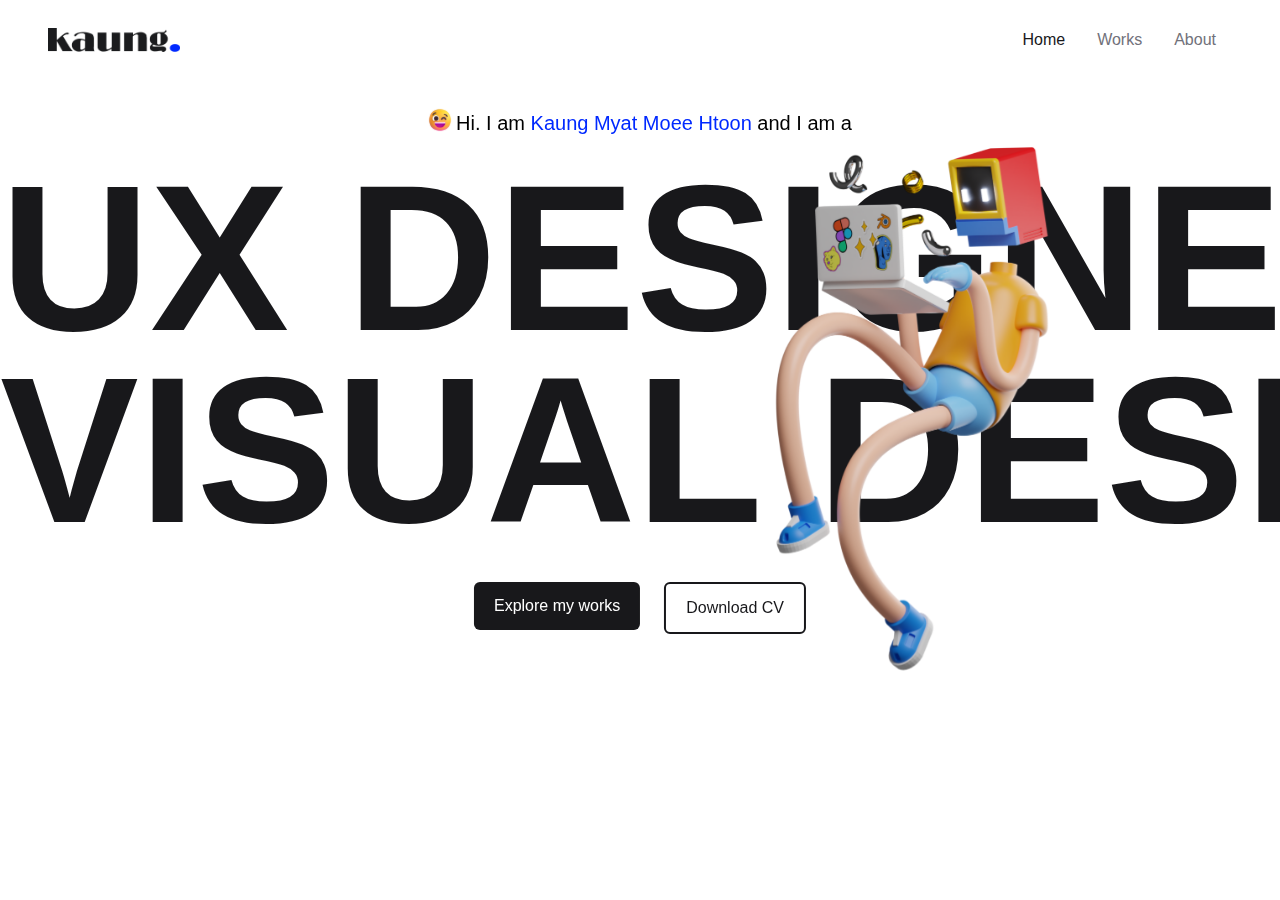
==== commit 78f61ec0: "logo page, some fixtures, linkedin" ====
--- a/index.html
+++ b/index.html
@@ -118,20 +118,25 @@
   </nav>
   
 
-        <div class="group flex space-x-12 text-center text-base lg:text-xl mt-16 xl:mt-10 w-10/12 lg:w-full mx-auto">
+        <div class="z-40 relative group flex space-x-12 text-center text-base lg:text-xl mt-16 xl:mt-10 w-10/12 lg:w-full mx-auto">
           <div class="mx-auto space-x-7">
            <div class="space-x-0">
             <img class="absolute w-6" src="./img/Emoji3.svg" alt=""><!--emoji-->
             <img class="absolute w-6 group-hover:hidden" src="./img/Emoji1.svg" alt=""><!--emoji-->
            </div>
-            <h4>Hi. I am <span class="text-[#0029FF]">Kaung Myat Moee Htoon</span> <br class="block lg:hidden"> and I am a</h4><!--Name-->
+            <h4>Hi. I am
+              <span class="text-[#0029FF]">
+                <a href="https://www.linkedin.com/in/kaungmyatmoeehtoon/" target="_blank">
+                  Kaung Myat Moee Htoon
+                </a>
+              </span><br class="block lg:hidden"> and I am a</h4><!--Name-->
           </div>
         </div>
           <div class="w-full mt-0 lg:mt-1">
-          <div class="chaimg relative z-10 top-10 lg:top-24  right-0 lg:absolute mx-auto lg:mr-56 w-32 sm:w-48 lg:w-64 xl:w-72 block lg:block md:block animate-bounce lg:animate-none" ><!--Character Image-->
+          <div class="chaimg relative z-50 top-10 lg:top-24  right-0 lg:absolute mx-auto lg:mr-56 w-32 sm:w-48 lg:w-64 xl:w-72 block lg:block md:block animate-bounce lg:animate-none" ><!--Character Image-->
             <img src="./img/Chatacter.png" alt="" class="">
           </div>
-          <div class="flex flex-col space-y-10 lg:space-y-44 xl:space-y-48 -mt-10 lg:-mt-5 xl:-mt-10 headline"><!--2 headline-->
+          <div class="z-0 flex flex-col space-y-10 lg:space-y-44 xl:space-y-48 -mt-10 lg:-mt-5 xl:-mt-10 headline"><!--2 headline-->
           <div class="absolute overflow-x-hidden w-full"><!--UX DESIGNER header-->
             <div class=" animate-none lg:animate-marqux whitespace-nowrap will-change-transform" id="marqux">
                 <h1 class="text-5xl text-center lg:text-9xl xl:text-10xl font-black lg:font-bold text-zinc-900">
--- a/style.css
+++ b/style.css
@@ -613,8 +613,16 @@
   left: -3.5rem;
 }
 
-.z-10 {
-  z-index: 10;
+.z-40 {
+  z-index: 40;
+}
+
+.z-50 {
+  z-index: 50;
+}
+
+.z-0 {
+  z-index: 0;
 }
 
 .col-span-2 {
@@ -699,16 +707,16 @@
   margin-top: 7rem;
 }
 
+.mt-5 {
+  margin-top: 1.25rem;
+}
+
+.mt-44 {
+  margin-top: 11rem;
+}
+
 .mt-3 {
   margin-top: 0.75rem;
-}
-
-.mt-44 {
-  margin-top: 11rem;
-}
-
-.mt-5 {
-  margin-top: 1.25rem;
 }
 
 .mt-40 {
@@ -1479,6 +1487,10 @@
     margin-top: 27rem;
   }
 
+  .lg\:mt-14 {
+    margin-top: 3.5rem;
+  }
+
   .lg\:mt-20 {
     margin-top: 5rem;
   }
@@ -1495,10 +1507,6 @@
     margin-top: 10rem;
   }
 
-  .lg\:mt-14 {
-    margin-top: 3.5rem;
-  }
-
   .lg\:block {
     display: block;
   }
@@ -1527,14 +1535,14 @@
     height: 2.5rem;
   }
 
+  .lg\:h-44 {
+    height: 11rem;
+  }
+
   .lg\:h-80 {
     height: 20rem;
   }
 
-  .lg\:h-44 {
-    height: 11rem;
-  }
-
   .lg\:h-full {
     height: 100%;
   }
@@ -1551,6 +1559,10 @@
     width: 16rem;
   }
 
+  .lg\:w-\[32rem\] {
+    width: 32rem;
+  }
+
   .lg\:w-\[28rem\] {
     width: 28rem;
   }
@@ -1561,10 +1573,6 @@
 
   .lg\:w-\[44rem\] {
     width: 44rem;
-  }
-
-  .lg\:w-\[32rem\] {
-    width: 32rem;
   }
 
   .lg\:w-2\/3 {
@@ -1607,6 +1615,10 @@
     animation: marqvd 90s linear infinite;
   }
 
+  .lg\:grid-cols-2 {
+    grid-template-columns: repeat(2, minmax(0, 1fr));
+  }
+
   .lg\:grid-cols-3 {
     grid-template-columns: repeat(3, minmax(0, 1fr));
   }
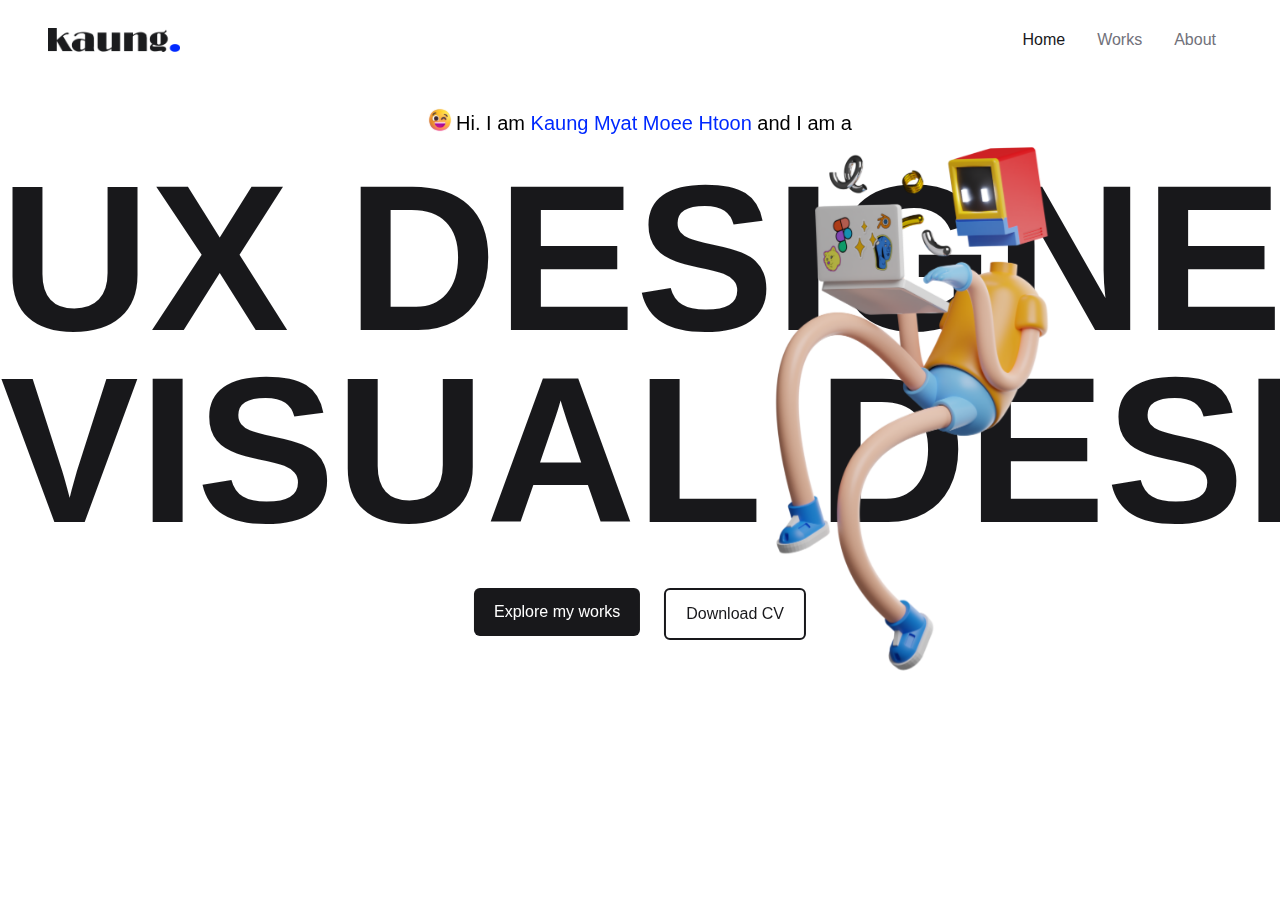
==== commit e88c6b5e: "responsive fix" ====
--- a/index.html
+++ b/index.html
@@ -117,12 +117,13 @@
     </div>
   </nav>
   
-
-        <div class="z-40 relative group flex space-x-12 text-center text-base lg:text-xl mt-16 xl:mt-10 w-10/12 lg:w-full mx-auto">
-          <div class="mx-auto space-x-7">
+  <div class="aspect-auto">
+    <div>
+        <div class="z-40 relative group flex space-x-12 text-center text-base lg:text-xl 3xl:text-[3vh] mt-16 xl:mt-10 3xl:mt-52 w-10/12 lg:w-full mx-auto">
+          <div class="mx-auto space-x-7 3xl:space-x-32">
            <div class="space-x-0">
-            <img class="absolute w-6" src="./img/Emoji3.svg" alt=""><!--emoji-->
-            <img class="absolute w-6 group-hover:hidden" src="./img/Emoji1.svg" alt=""><!--emoji-->
+            <img class="absolute w-6 3xl:w-[4vh]" src="./img/Emoji3.svg" alt=""><!--emoji-->
+            <img class="absolute w-6 3xl:w-[4vh] group-hover:hidden" src="./img/Emoji1.svg" alt=""><!--emoji-->
            </div>
             <h4>Hi. I am
               <span class="text-[#0029FF]">
@@ -133,13 +134,13 @@
           </div>
         </div>
           <div class="w-full mt-0 lg:mt-1">
-          <div class="chaimg relative z-50 top-10 lg:top-24  right-0 lg:absolute mx-auto lg:mr-56 w-32 sm:w-48 lg:w-64 xl:w-72 block lg:block md:block animate-bounce lg:animate-none" ><!--Character Image-->
+          <div class="chaimg relative z-50 top-10 lg:top-24 3xl:top-[27vh]  right-0 lg:absolute mx-auto lg:mr-56 w-32 sm:w-48 lg:w-64 xl:w-72 3xl:w-[800vh] 3xl:-right-[450vh] block lg:block md:block 3xl:hidden animate-bounce lg:animate-none" ><!--Character Image-->
             <img src="./img/Chatacter.png" alt="" class="">
           </div>
-          <div class="z-0 flex flex-col space-y-10 lg:space-y-44 xl:space-y-48 -mt-10 lg:-mt-5 xl:-mt-10 headline"><!--2 headline-->
+          <div class="z-0 flex flex-col space-y-10 lg:space-y-44 xl:space-y-48 3xl:space-y-[26vh]  -mt-10 lg:-mt-5 xl:-mt-10 headline"><!--2 headline-->
           <div class="absolute overflow-x-hidden w-full"><!--UX DESIGNER header-->
             <div class=" animate-none lg:animate-marqux whitespace-nowrap will-change-transform" id="marqux">
-                <h1 class="text-5xl text-center lg:text-9xl xl:text-10xl font-black lg:font-bold text-zinc-900">
+                <h1 class="text-5xl text-center lg:text-9xl xl:text-10xl 3xl:text-[27vh] font-black lg:font-bold text-zinc-900">
                     <span>UX DESIGNER</span>
                     
                     <span class="text-[#e9e9e9] text-stroke-0 text-stroke-zinc-900 paint-sfm-paintOrder hidden lg:inline-block">UX DESIGNER</span>
@@ -151,7 +152,7 @@
           </div>
           <div class="absolute overflow-x-hidden w-full"><!--VISUAL DESIGNER header-->
             <div class="animate-none lg:animate-marqvd whitespace-nowrap will-change-transform" id="marqvd">
-                 <h1 class="text-5xl text-center lg:text-9xl xl:text-10xl font-black lg:font-bold text-zinc-900">
+                 <h1 class="text-5xl text-center lg:text-9xl xl:text-10xl 3xl:text-[27vh] font-black lg:font-bold text-zinc-900">
                      <span>VISUAL DESIGNER</span>
                      <span class="text-[#e9e9e9] text-stroke-0 text-stroke-zinc-900 paint-sfm-paintOrder hidden lg:inline-block">VISUAL DESIGNER</span>
                      <span class="hidden lg:inline-block">VISUAL DESIGNER</span>
@@ -163,14 +164,14 @@
         </div>
     </div>
     <div class=""> 
-         <div class="flex flex-col md:flex-row gap-6 absolute mt-32 lg:mt-[27rem] xl:mt-[30rem] left-1/2 -translate-x-1/2">
+         <div class="flex flex-col md:flex-row gap-6 3xl:gap-16 absolute mt-32 lg:mt-[27rem] xl:mt-[30rem] 3xl:mt-[67vh] left-1/2 -translate-x-1/2">
           <a href="./work">
-            <div class=" mx-auto w-full text-white bg-zinc-900 hover:bg-zinc-800 hover:text-[] focus:outline-none focus:ring-4 focus:ring-zinc-300 font-normal rounded-md text-base px-5 py-3 ">
+            <div class=" mx-auto w-full text-white bg-zinc-900 hover:bg-zinc-800 hover:text-[] focus:outline-none focus:ring-4 focus:ring-zinc-300 font-normal rounded-md text-base 3xl:text-[3vh] 3xl:px-16 3xl:py-10 px-5 py-3 ">
                 Explore my works
             </div>
           </a>
           <a href="https://drive.google.com/file/d/1nU1qcuCz9yKw_dRQ4ZdHPEtlDIoUaCEf/view?usp=share_link" target="_blank">
-            <div class=" mx-auto text-center w-full border-2 border-zinc-900 text-zinc-900 bg-white hover:bg-zinc-100 hover:text-[] focus:outline-none focus:ring-4 focus:ring-zinc-300 font-normal rounded-md text-base px-5 py-3 ">
+            <div class=" mx-auto text-center w-full border-2 border-zinc-900 text-zinc-900 bg-white hover:bg-zinc-100 hover:text-[] focus:outline-none focus:ring-4 focus:ring-zinc-300 font-normal rounded-md text-base 3xl:text-[3vh] 3xl:px-16 3xl:py-10 px-5 py-3 ">
                 Download CV
             </div>
           </a>
--- a/style.css
+++ b/style.css
@@ -553,6 +553,12 @@
   }
 }
 
+@media (min-width: 2560px) {
+  .container {
+    max-width: 2560px;
+  }
+}
+
 .sr-only {
   position: absolute;
   width: 1px;
@@ -755,6 +761,10 @@
   display: none;
 }
 
+.aspect-auto {
+  aspect-ratio: auto;
+}
+
 .h-fit {
   height: -moz-fit-content;
   height: fit-content;
@@ -1696,4 +1706,68 @@
   .xl\:text-10xl {
     font-size: 13rem;
   }
+}
+
+@media (min-width: 2560px) {
+  .\33xl\:top-\[27vh\] {
+    top: 27vh;
+  }
+
+  .\33xl\:-right-\[450vh\] {
+    right: -450vh;
+  }
+
+  .\33xl\:mt-52 {
+    margin-top: 13rem;
+  }
+
+  .\33xl\:mt-\[67vh\] {
+    margin-top: 67vh;
+  }
+
+  .\33xl\:hidden {
+    display: none;
+  }
+
+  .\33xl\:w-\[4vh\] {
+    width: 4vh;
+  }
+
+  .\33xl\:w-\[800vh\] {
+    width: 800vh;
+  }
+
+  .\33xl\:gap-16 {
+    gap: 4rem;
+  }
+
+  .\33xl\:space-x-32 > :not([hidden]) ~ :not([hidden]) {
+    --tw-space-x-reverse: 0;
+    margin-right: calc(8rem * var(--tw-space-x-reverse));
+    margin-left: calc(8rem * calc(1 - var(--tw-space-x-reverse)));
+  }
+
+  .\33xl\:space-y-\[26vh\] > :not([hidden]) ~ :not([hidden]) {
+    --tw-space-y-reverse: 0;
+    margin-top: calc(26vh * calc(1 - var(--tw-space-y-reverse)));
+    margin-bottom: calc(26vh * var(--tw-space-y-reverse));
+  }
+
+  .\33xl\:px-16 {
+    padding-left: 4rem;
+    padding-right: 4rem;
+  }
+
+  .\33xl\:py-10 {
+    padding-top: 2.5rem;
+    padding-bottom: 2.5rem;
+  }
+
+  .\33xl\:text-\[3vh\] {
+    font-size: 3vh;
+  }
+
+  .\33xl\:text-\[27vh\] {
+    font-size: 27vh;
+  }
 }